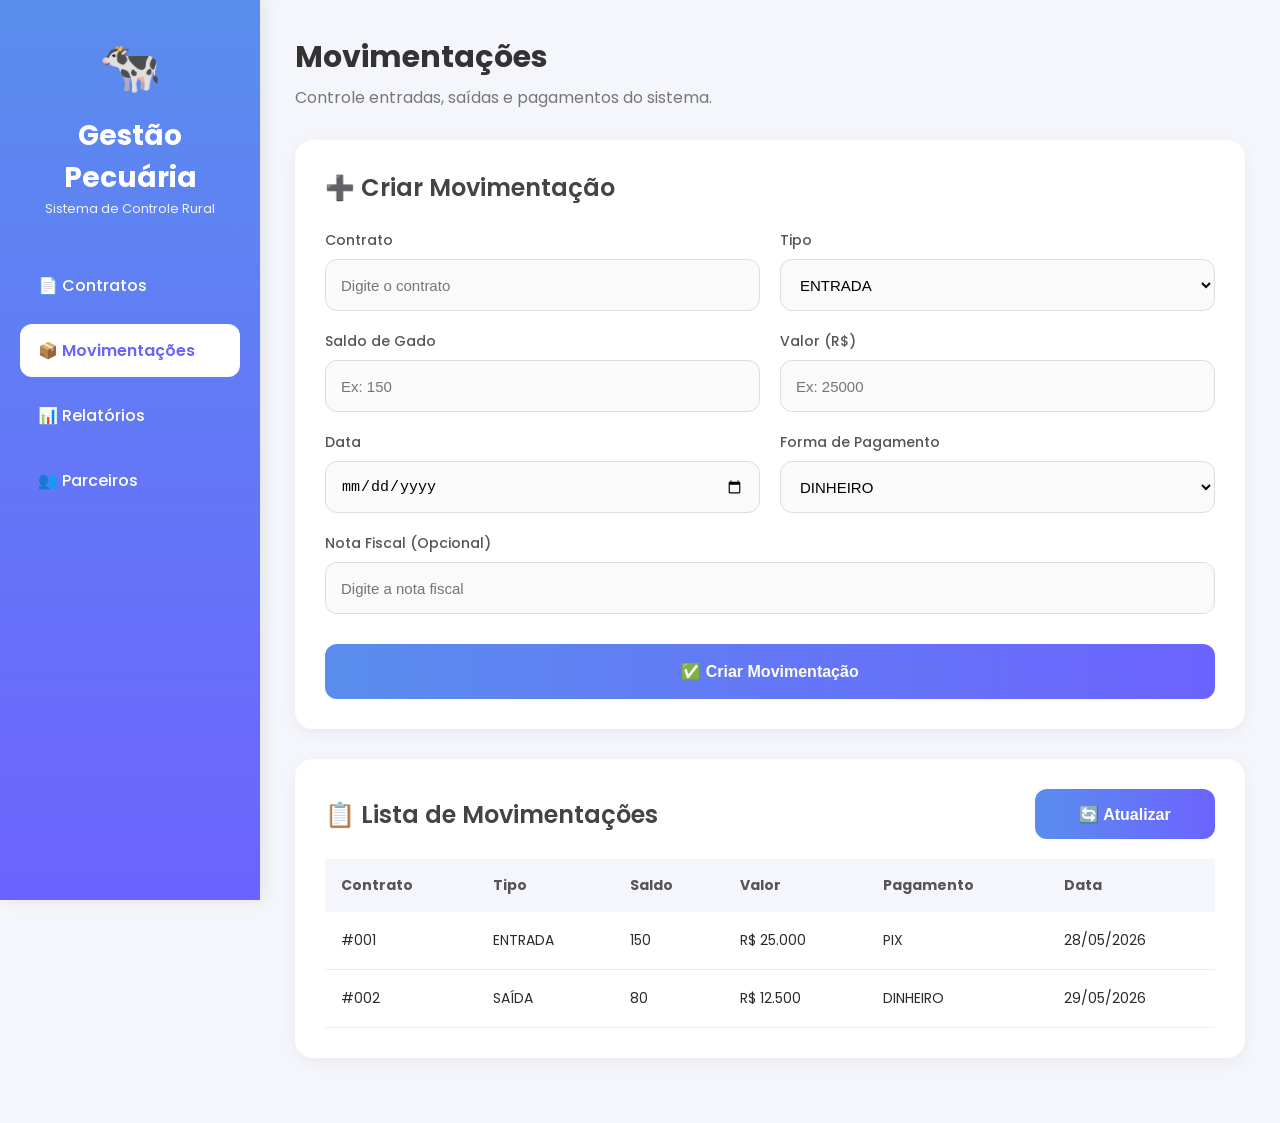
==== movimentacoes.html @ 8498587d "Create movimentacoes.html" ====
<!DOCTYPE html>
<html lang="pt-BR">
<head>
  <meta charset="UTF-8">
  <meta name="viewport" content="width=device-width, initial-scale=1.0">
  <title>Movimentações - Gestão Pecuária</title>

  <link rel="preconnect" href="https://fonts.googleapis.com">
  <link href="https://fonts.googleapis.com/css2?family=Poppins:wght@300;400;500;600;700&display=swap" rel="stylesheet">

  <link rel="stylesheet" href="style.css">
</head>

<body>

  <!-- SIDEBAR -->

  <aside class="sidebar">

    <div class="logo">
      <div style="font-size:50px;">🐄</div>
      <h1>Gestão Pecuária</h1>
      <p>Sistema de Controle Rural</p>
    </div>

    <nav class="menu">
      <a href="index.html">📄 Contratos</a>
      <a href="movimentacoes.html" class="active">📦 Movimentações</a>
      <a href="#">📊 Relatórios</a>
      <a href="#">👥 Parceiros</a>
    </nav>

  </aside>

  <!-- MAIN -->

  <main class="main">

    <div class="topbar">
      <h2>Movimentações</h2>
      <p>Controle entradas, saídas e pagamentos do sistema.</p>
    </div>

    <!-- FORM -->

    <section class="section">

      <h3 class="section-title">➕ Criar Movimentação</h3>

      <form>

        <div class="form-grid">

          <div class="input-group">
            <label>Contrato</label>
            <input type="text" placeholder="Digite o contrato">
          </div>

          <div class="input-group">
            <label>Tipo</label>

            <select>
              <option>ENTRADA</option>
              <option>SAÍDA</option>
            </select>
          </div>

          <div class="input-group">
            <label>Saldo de Gado</label>
            <input type="number" placeholder="Ex: 150">
          </div>

          <div class="input-group">
            <label>Valor (R$)</label>
            <input type="number" placeholder="Ex: 25000">
          </div>

          <div class="input-group">
            <label>Data</label>
            <input type="date">
          </div>

          <div class="input-group">
            <label>Forma de Pagamento</label>

            <select>
              <option>DINHEIRO</option>
              <option>PIX</option>
              <option>BOLETO</option>
              <option>TRANSFERÊNCIA</option>
            </select>

          </div>

          <div class="input-group full-width">
            <label>Nota Fiscal (Opcional)</label>
            <input type="text" placeholder="Digite a nota fiscal">
          </div>

          <div class="full-width">
            <button class="btn">
              ✅ Criar Movimentação
            </button>
          </div>

        </div>

      </form>

    </section>

    <!-- TABELA -->

    <section class="section">

      <div style="
        display:flex;
        justify-content:space-between;
        align-items:center;
        margin-bottom:20px;
      ">

        <h3 class="section-title" style="margin-bottom:0;">
          📋 Lista de Movimentações
        </h3>

        <button class="btn" style="
          width:180px;
          height:50px;
          margin-top:0;
        ">
          🔄 Atualizar
        </button>

      </div>

      <table>

        <thead>
          <tr>
            <th>Contrato</th>
            <th>Tipo</th>
            <th>Saldo</th>
            <th>Valor</th>
            <th>Pagamento</th>
            <th>Data</th>
          </tr>
        </thead>

        <tbody>

          <tr>
            <td>#001</td>
            <td>ENTRADA</td>
            <td>150</td>
            <td>R$ 25.000</td>
            <td>PIX</td>
            <td>28/05/2026</td>
          </tr>

          <tr>
            <td>#002</td>
            <td>SAÍDA</td>
            <td>80</td>
            <td>R$ 12.500</td>
            <td>DINHEIRO</td>
            <td>29/05/2026</td>
          </tr>

        </tbody>

      </table>

    </section>

  </main>

</body>
</html>
---- style.css ----
*{
  margin:0;
  padding:0;
  box-sizing:border-box;
}

body{
  font-family:'Poppins', sans-serif;
  background:#f4f6fb;
  color:#2b2b2b;
  display:flex;
  min-height:100vh;
}

/* SIDEBAR */

.sidebar{
  width:260px;
  background:linear-gradient(180deg,#5A8DEE,#6C63FF);
  padding:30px 20px;
  color:white;
  position:fixed;
  height:100vh;
  box-shadow:4px 0 15px rgba(0,0,0,0.08);
}

.logo{
  text-align:center;
  margin-bottom:40px;
}

.logo h1{
  font-size:28px;
  font-weight:700;
  margin-top:10px;
}

.logo p{
  font-size:13px;
  opacity:0.9;
}

.menu{
  display:flex;
  flex-direction:column;
  gap:12px;
}

.menu a{
  text-decoration:none;
  color:white;
  padding:14px 18px;
  border-radius:12px;
  transition:0.3s;
  font-weight:500;
  display:flex;
  align-items:center;
  gap:10px;
}

.menu a:hover{
  background:rgba(255,255,255,0.15);
}

.menu .active{
  background:white;
  color:#6C63FF;
  font-weight:600;
}

/* MAIN */

.main{
  margin-left:260px;
  width:calc(100% - 260px);
  padding:35px;
}

.topbar{
  margin-bottom:30px;
}

.topbar h2{
  font-size:30px;
  font-weight:700;
  color:#333;
}

.topbar p{
  color:#777;
  margin-top:5px;
}

/* CARDS */

.cards{
  display:grid;
  grid-template-columns:repeat(auto-fit,minmax(220px,1fr));
  gap:20px;
  margin-bottom:30px;
}

.card{
  background:white;
  border-radius:18px;
  padding:25px;
  box-shadow:0 4px 15px rgba(0,0,0,0.05);
}

.card h3{
  font-size:16px;
  color:#777;
  margin-bottom:10px;
}

.card span{
  font-size:32px;
  font-weight:700;
  color:#6C63FF;
}

/* FORM */

.section{
  background:white;
  padding:30px;
  border-radius:18px;
  box-shadow:0 4px 15px rgba(0,0,0,0.05);
  margin-bottom:30px;
}

.section-title{
  font-size:24px;
  margin-bottom:25px;
  color:#444;
  font-weight:600;
}

.form-grid{
  display:grid;
  grid-template-columns:1fr 1fr;
  gap:20px;
}

.input-group{
  display:flex;
  flex-direction:column;
}

.input-group label{
  margin-bottom:8px;
  font-size:14px;
  font-weight:500;
  color:#555;
}

.input-group input,
.input-group select{
  height:52px;
  border:1px solid #ddd;
  border-radius:12px;
  padding:0 15px;
  font-size:15px;
  transition:0.3s;
  outline:none;
  background:#fafafa;
}

.input-group input:focus,
.input-group select:focus{
  border-color:#6C63FF;
  background:white;
}

.full-width{
  grid-column:1 / -1;
}

/* BUTTON */

.btn{
  margin-top:10px;
  height:55px;
  border:none;
  border-radius:12px;
  background:linear-gradient(90deg,#5A8DEE,#6C63FF);
  color:white;
  font-size:16px;
  font-weight:600;
  cursor:pointer;
  transition:0.3s;
  width:100%;
}

.btn:hover{
  opacity:0.9;
  transform:translateY(-2px);
}

/* TABLE */

table{
  width:100%;
  border-collapse:collapse;
  margin-top:20px;
}

table thead{
  background:#f5f6fc;
}

table th{
  text-align:left;
  padding:16px;
  font-size:14px;
  color:#555;
}

table td{
  padding:18px 16px;
  border-bottom:1px solid #eee;
  font-size:14px;
}

.status{
  padding:6px 14px;
  border-radius:30px;
  font-size:13px;
  font-weight:600;
  display:inline-block;
}

.ativo{
  background:#dff7e8;
  color:#27ae60;
}

.pendente{
  background:#fff5d9;
  color:#d4a100;
}

/* RESPONSIVO */

@media(max-width:900px){

  .sidebar{
    width:100%;
    height:auto;
    position:relative;
  }

  .main{
    margin-left:0;
    width:100%;
  }

  body{
    flex-direction:column;
  }

  .form-grid{
    grid-template-columns:1fr;
  }

}
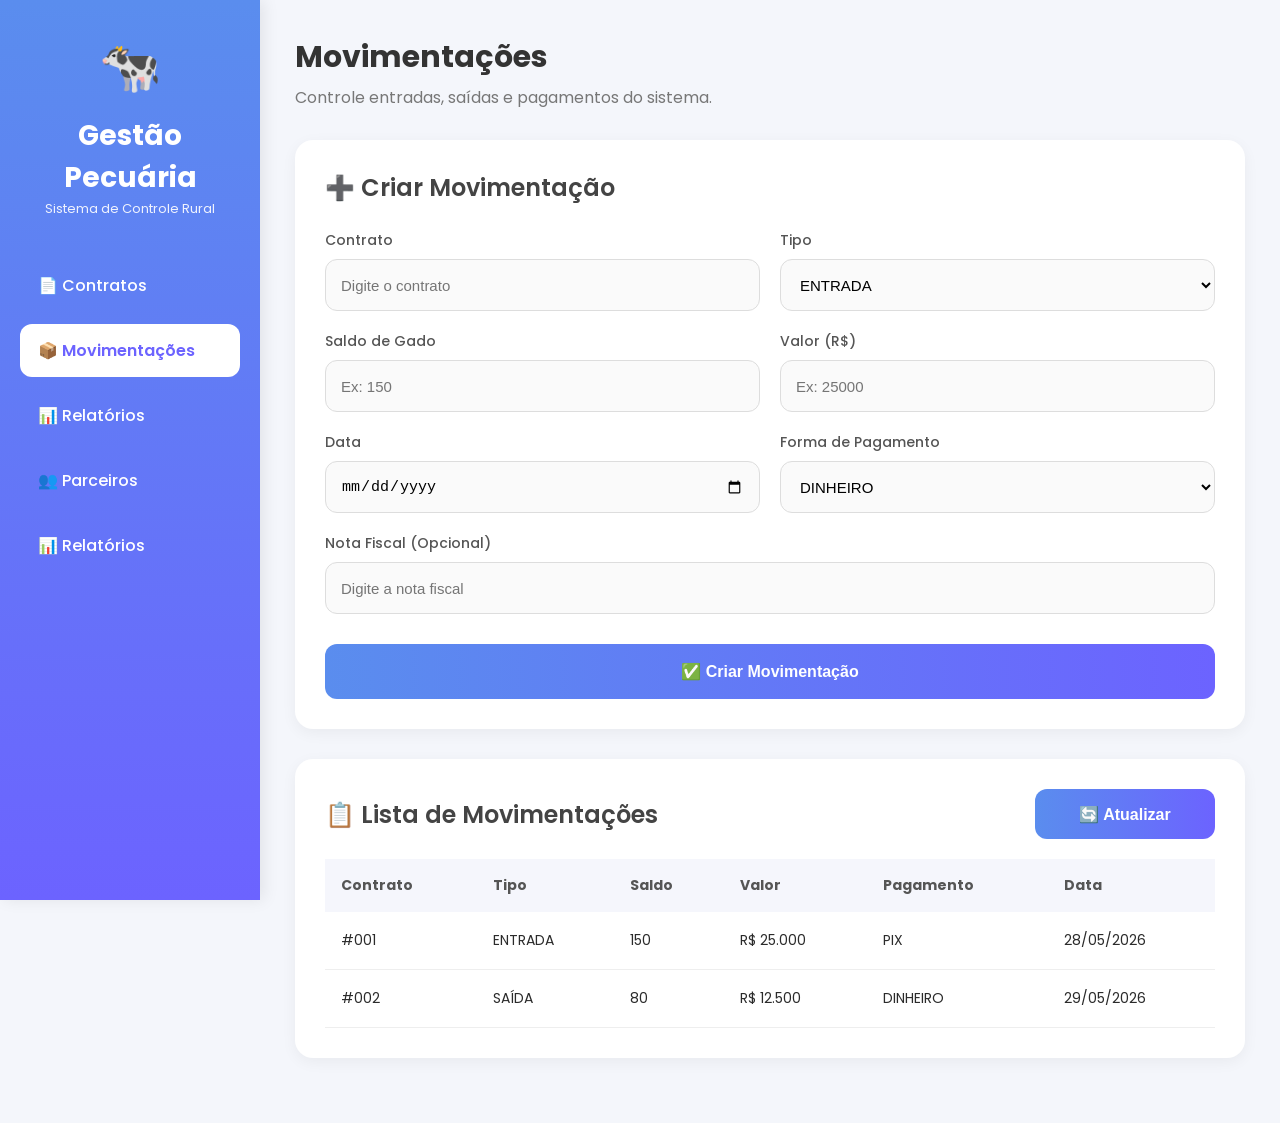
==== commit 3ef76cec: "Update movimentacoes.html" ====
--- a/movimentacoes.html
+++ b/movimentacoes.html
@@ -28,6 +28,7 @@
       <a href="movimentacoes.html" class="active">📦 Movimentações</a>
       <a href="#">📊 Relatórios</a>
       <a href="#">👥 Parceiros</a>
+      <a href="relatorios.html">📊 Relatórios</a>
     </nav>
 
   </aside>
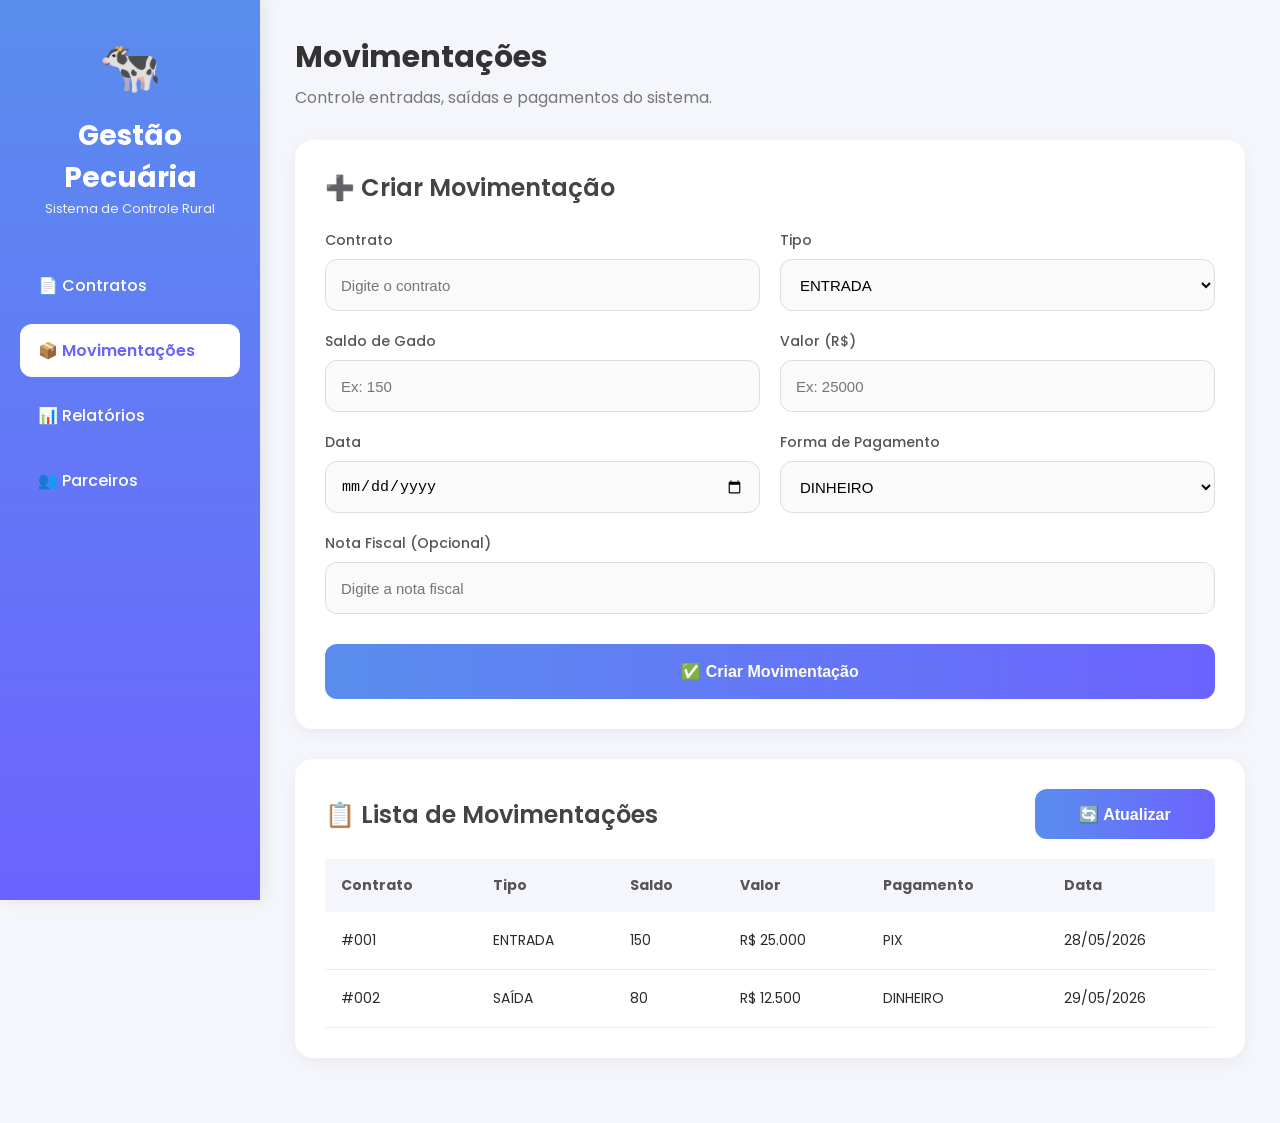
==== commit 71066a0b: "Correção na pagina fantasma" ====
--- a/movimentacoes.html
+++ b/movimentacoes.html
@@ -26,9 +26,8 @@
     <nav class="menu">
       <a href="index.html">📄 Contratos</a>
       <a href="movimentacoes.html" class="active">📦 Movimentações</a>
-      <a href="#">📊 Relatórios</a>
+      <a href="relatorios.html">📊 Relatórios</a>
       <a href="#">👥 Parceiros</a>
-      <a href="relatorios.html">📊 Relatórios</a>
     </nav>
 
   </aside>
